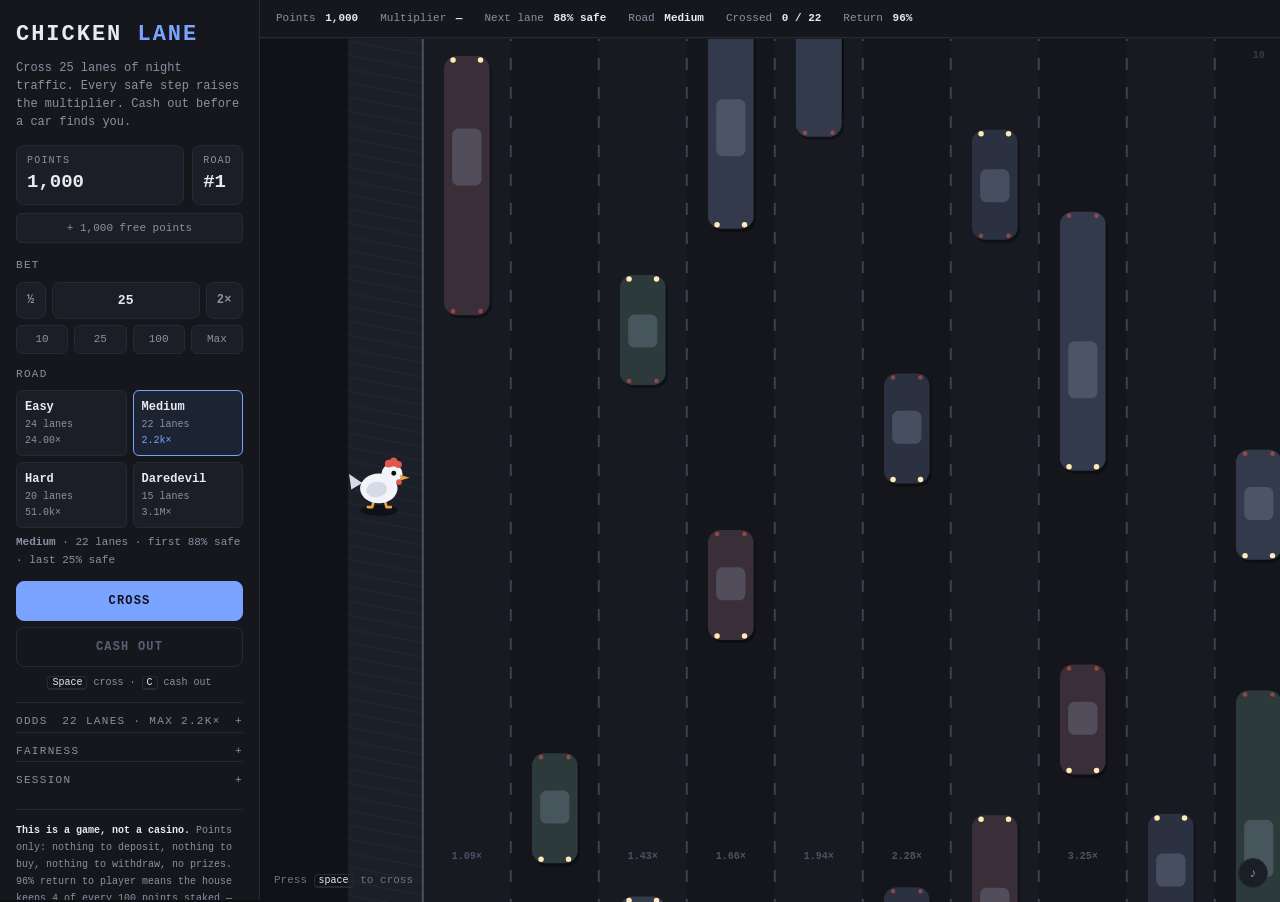
==== chicken lane/index.html @ 8880e197 "Add chicken lane: a free, points-only road-crossing multiplier game Reconstructs Rainbet's Chicken C" ====
<!doctype html>
<html lang="en">
<head>
  <meta charset="utf-8" />
  <meta name="viewport" content="width=device-width, initial-scale=1" />
  <title>Chicken Lane — a free crossing game (points only)</title>
  <meta name="description" content="Chicken Lane is a free, points-only browser game: cross 25 lanes of night traffic, watch the multiplier climb, and cash out before a car finds you. 96% return to player, published and explained." />
  <link rel="stylesheet" href="style.css" />
</head>
<body>
  <aside class="panel">
    <h1 class="brand">CHICKEN <span>LANE</span></h1>
    <p class="muted intro">Cross 25 lanes of night traffic. Every safe step raises the multiplier. Cash out before a car finds you.</p>

    <div class="readout">
      <div class="box">
        <span>Points</span>
        <b id="points">1,000</b>
      </div>
      <div class="box">
        <span>Road</span>
        <b id="road-no">#1</b>
      </div>
    </div>
    <button id="topup" class="chip chip-wide">+ 1,000 free points</button>

    <section class="group">
      <h2 class="small">Bet <em id="bet-note" class="asidelabel"></em></h2>
      <div class="bet-row">
        <button id="bet-half" class="btn btn-step" aria-label="Halve the bet">½</button>
        <input id="bet" type="number" min="1" step="1" value="25" inputmode="numeric" aria-label="Bet in points" />
        <button id="bet-double" class="btn btn-step" aria-label="Double the bet">2×</button>
      </div>
      <div class="chips">
        <button class="chip" data-bet="10">10</button>
        <button class="chip" data-bet="25">25</button>
        <button class="chip" data-bet="100">100</button>
        <button class="chip" data-bet="max">Max</button>
      </div>
    </section>

    <section class="group">
      <h2 class="small">Road</h2>
      <div class="roads" id="roads" role="radiogroup" aria-label="How many hazards hide in the 25 lanes"></div>
      <p class="muted hint" id="road-note"></p>
    </section>

    <section class="group actions">
      <button id="cross" class="btn btn-primary">Cross</button>
      <button id="cash" class="btn btn-cash" disabled>Cash out</button>
      <p class="muted keys"><kbd>Space</kbd> cross · <kbd>C</kbd> cash out</p>
    </section>

    <details class="fold" id="odds-fold">
      <summary>Odds <span class="muted" id="odds-summary"></span></summary>
      <div class="tablewrap">
        <table class="odds">
          <thead>
            <tr><th>Lane</th><th>Pays</th><th>Reach it</th><th>Survive it</th></tr>
          </thead>
          <tbody id="odds-body"></tbody>
        </table>
      </div>
      <p class="muted tiny">Every row returns 96.00 points per 100 staked. That is not a target you can aim for — it is the same number at every lane, which is why stopping earlier changes how much you can lose per round, never how much you lose on average.</p>
    </details>

    <details class="fold" id="fair-fold">
      <summary>Fairness</summary>
      <p class="muted tiny">The whole road — all 25 lanes — is fixed from these three values before your first step. Nothing you do moves a car.</p>
      <dl class="facts">
        <dt>Server seed</dt><dd id="fact-seed" title="">—</dd>
        <dt>Server hash</dt><dd id="fact-hash">—</dd>
        <dt>Client seed</dt><dd><input id="client-seed" type="text" spellcheck="false" aria-label="Client seed" /></dd>
        <dt>Round nonce</dt><dd id="fact-nonce">0</dd>
        <dt>Last road</dt><dd id="fact-road">no round yet</dd>
      </dl>
    </details>

    <details class="fold" id="session-fold">
      <summary>Session</summary>
      <dl class="facts">
        <dt>Rounds</dt><dd id="stat-rounds">0</dd>
        <dt>Busts</dt><dd id="stat-busts">0</dd>
        <dt>Cashed</dt><dd id="stat-cashes">0</dd>
        <dt>Staked</dt><dd id="stat-staked">0</dd>
        <dt>Returned</dt><dd id="stat-returned">0</dd>
        <dt>Net</dt><dd id="stat-net">0</dd>
        <dt>Best</dt><dd id="stat-best">—</dd>
      </dl>
    </details>

    <p class="muted legal">
      <b>This is a game, not a casino.</b> Points only: nothing to deposit, nothing to buy, nothing to withdraw, no prizes.
      96% return to player means the house keeps 4 of every 100 points staked — the game shows you the whole table rather than hiding it.
      18+ · not affiliated with Rainbet, Stake, InOut Games or any operator.
    </p>
  </aside>

  <main class="stage">
    <div class="statusbar">
      <span>Points <b id="sb-points">1,000</b></span>
      <span>Multiplier <b id="sb-mult">—</b></span>
      <span>Next lane <b id="sb-next">—</b></span>
      <span>Road <b id="sb-road">Medium</b></span>
      <span>Crossed <b id="sb-crossed">0 / 22</b></span>
      <span>Return <b>96%</b></span>
    </div>

    <div class="canvas-wrap" id="canvas-wrap">
      <canvas id="road" role="img" aria-label="A dark road at night seen from above: a chicken stands at the near kerb, cars sweep past in 25 lanes, and the far kerb waits at the end."></canvas>
      <p class="canvas-hint" id="canvas-hint">Press <kbd>space</kbd> to cross</p>

      <div class="result" id="result" hidden>
        <div class="card">
          <p class="kicker" id="result-kicker">Cashed out</p>
          <p class="big" id="result-mult">1.00×</p>
          <p class="line" id="result-line">+0 points</p>
          <p class="muted tiny" id="result-note"></p>
          <div class="buttons">
            <button id="again" class="btn btn-primary">Cross again</button>
            <button id="dismiss" class="btn">Close</button>
          </div>
        </div>
      </div>
    </div>
  </main>

  <button id="mute" class="mute" aria-pressed="false" aria-label="Sound on">♪</button>

  <script src="core.js"></script>
  <script src="app.js"></script>
</body>
</html>
---- chicken lane/style.css ----
/* style.css — Chicken Lane.
 *
 * THE WORLD: the house instrument panel, driven at night. A dark console rail on
 * the left counts points and odds in mono; the playfield on the right is the
 * exhibit, and it is the one thing allowed a palette of its own, because a white
 * bird on grey asphalt has to read as a bird at forty pixels.
 *
 * So: chrome = the shared tokens, exactly one accent, hairlines, no shadows.
 * Playfield and mascot = their own small palette (asphalt, sodium amber, a red
 * comb). `--hazard` is a signal, not a second accent: it appears only where the
 * game is telling you something is dangerous or lost, never as decoration.
 */

:root {
  --bg: #0e0f13;
  --panel: #15171d;
  --panel-2: #1b1e26;
  --line: #262a34;
  --text: #e8eaf0;
  --muted: #8b91a3;
  --accent: #7aa2ff;
  --radius: 8px;
  --font: "SF Mono", "Cascadia Code", Consolas, "JetBrains Mono", Menlo, monospace;

  /* signals, not accents */
  --hazard: #e0574d;

  /* playfield only */
  --well: #0b0c10;
  --asphalt: #14161c;
  --asphalt-2: #171a21;
  --lane-line: #3b4150;
  --kerb: #1f232c;
  --car-a: #2b3140;
  --car-b: #333a4b;
  --car-c: #3a2f38;
  --lamp: #ffe9b8;
  --bird: #f2f4f9;
  --bird-shade: #d5dae6;
  --comb: #e0574d;
  --beak: #e8a24a;
}

* { box-sizing: border-box; }

/* Author `display` rules beat the UA stylesheet's `[hidden]`, so this guard is
   the only thing that makes `element.hidden = true` actually hide the result
   card. Never assert on `.hidden` in a check; assert on computed display. */
[hidden] { display: none !important; }

html, body { margin: 0; height: 100%; }

body {
  display: grid;
  grid-template-columns: 260px minmax(0, 1fr);
  background: var(--bg);
  color: var(--text);
  font: 13px/1.5 var(--font);
  overflow: hidden;
}

button, input { font: inherit; color: inherit; }

:focus-visible {
  outline: 2px solid var(--accent);
  outline-offset: 2px;
}

/* ---------------------------------------------------------------- panel */

.panel {
  background: var(--panel);
  border-right: 1px solid var(--line);
  padding: 18px 16px 22px;
  overflow-y: auto;
  scrollbar-width: thin;
}

.brand {
  margin: 0 0 8px;
  font-size: 22px;
  letter-spacing: 0.09em;
  font-weight: 700;
  color: var(--text);
}

.brand span { color: var(--accent); }

.intro { margin: 0 0 14px; font-size: 12px; }

.muted { color: var(--muted); }
.tiny { font-size: 11px; line-height: 1.7; }
.hint { margin: 6px 0 0; font-size: 11px; line-height: 1.6; }

.small {
  margin: 0 0 8px;
  font-size: 11px;
  font-weight: 400;
  text-transform: uppercase;
  letter-spacing: 0.12em;
  color: var(--muted);
  display: flex;
  justify-content: space-between;
  gap: 8px;
}

.asidelabel {
  font-style: normal;
  text-transform: none;
  letter-spacing: 0;
  font-size: 10px;
  color: var(--hazard);
}

.group { margin-bottom: 12px; }

/* ------------------------------------------------------------- readouts */

.readout {
  display: grid;
  grid-template-columns: 1fr auto;
  gap: 8px;
  margin-bottom: 8px;
}

.box {
  background: var(--panel-2);
  border: 1px solid var(--line);
  border-radius: var(--radius);
  padding: 7px 10px;
  min-width: 0;
}

.box span {
  display: block;
  font-size: 10px;
  text-transform: uppercase;
  letter-spacing: 0.12em;
  color: var(--muted);
}

.box b {
  font-size: 19px;
  font-weight: 700;
  font-variant-numeric: tabular-nums;
  white-space: nowrap;
  overflow: hidden;
  text-overflow: ellipsis;
  display: block;
}

/* ---------------------------------------------------------------- bets */

.bet-row {
  display: grid;
  grid-template-columns: auto 1fr auto;
  gap: 6px;
  align-items: stretch;
}

#bet {
  background: var(--panel-2);
  border: 1px solid var(--line);
  border-radius: var(--radius);
  padding: 8px 10px;
  text-align: center;
  font-variant-numeric: tabular-nums;
  font-weight: 600;
  min-width: 0;
  appearance: textfield;
  -moz-appearance: textfield;
}

#bet::-webkit-outer-spin-button,
#bet::-webkit-inner-spin-button { -webkit-appearance: none; margin: 0; }

#bet:hover { border-color: #333949; }

.chips {
  display: grid;
  grid-template-columns: repeat(4, 1fr);
  gap: 6px;
  margin-top: 6px;
}

.chip {
  background: var(--panel-2);
  border: 1px solid var(--line);
  border-radius: 6px;
  padding: 5px 4px;
  font-size: 11px;
  color: var(--muted);
  cursor: pointer;
  transition: color 120ms ease, border-color 120ms ease, background 120ms ease;
}

.chip:hover { color: var(--text); border-color: #3a4152; }
.chip:active { background: #202430; }

.chip-wide {
  width: 100%;
  margin-bottom: 14px;
  padding: 6px;
  font-size: 11px;
}

.chip-wide:hover { color: var(--accent); border-color: #35405a; }

/* --------------------------------------------------------------- roads */

.roads {
  display: grid;
  grid-template-columns: 1fr 1fr;
  gap: 6px;
}

.road {
  display: flex;
  flex-direction: column;
  align-items: flex-start;
  gap: 1px;
  background: var(--panel-2);
  border: 1px solid var(--line);
  border-radius: 6px;
  padding: 7px 8px;
  cursor: pointer;
  text-align: left;
  transition: border-color 140ms ease, background 140ms ease;
}

.road:hover { border-color: #3a4152; }

.road[aria-checked="true"] {
  border-color: var(--accent);
  background: #1c2333;
}

.road-name { font-size: 12px; font-weight: 600; }
.road-sub { font-size: 10px; color: var(--muted); }
.road-max {
  font-size: 10px;
  color: var(--muted);
  font-variant-numeric: tabular-nums;
}

.road[aria-checked="true"] .road-max { color: var(--accent); }

/* ------------------------------------------------------------- actions */

.actions .btn { width: 100%; }

.btn {
  background: var(--panel-2);
  border: 1px solid var(--line);
  border-radius: var(--radius);
  padding: 10px 12px;
  font-size: 13px;
  font-weight: 600;
  letter-spacing: 0.04em;
  cursor: pointer;
  transition: background 140ms ease, border-color 140ms ease, color 140ms ease;
}

.btn:hover { background: #202430; border-color: #3a4152; }
.btn:active { background: #191d26; }

.btn:disabled {
  cursor: not-allowed;
  color: #5a6072;
  border-color: var(--line);
  background: transparent;
}

.btn-step { padding: 8px 10px; font-size: 12px; color: var(--muted); }
.btn-step:hover { color: var(--text); }

.btn-primary {
  background: var(--accent);
  border-color: var(--accent);
  color: #10131a;
  margin-bottom: 6px;
  text-transform: uppercase;
  font-size: 12px;
  letter-spacing: 0.1em;
}

.btn-primary:hover { background: #8db0ff; border-color: #8db0ff; }
.btn-primary:active { background: #6b93f2; border-color: #6b93f2; }
.btn-primary:disabled {
  background: transparent;
  border-color: var(--line);
  color: #5a6072;
}

.btn-cash {
  text-transform: uppercase;
  font-size: 12px;
  letter-spacing: 0.1em;
  color: var(--muted);
  font-variant-numeric: tabular-nums;
}

.btn-cash[data-live="1"] {
  color: var(--text);
  border-color: #4a5570;
  background: #1d2331;
}

.btn-cash[data-live="1"]:hover { border-color: var(--accent); }

.keys { margin: 8px 0 0; font-size: 10px; text-align: center; }

kbd {
  font: inherit;
  font-size: 10px;
  border: 1px solid var(--line);
  border-bottom-width: 2px;
  border-radius: 4px;
  padding: 0 4px;
  color: var(--text);
}

/* -------------------------------------------------------------- details */

.fold {
  border-top: 1px solid var(--line);
  padding: 10px 0 2px;
}

.fold summary {
  cursor: pointer;
  font-size: 11px;
  text-transform: uppercase;
  letter-spacing: 0.12em;
  color: var(--muted);
  list-style: none;
  display: flex;
  justify-content: space-between;
  gap: 8px;
}

.fold summary::-webkit-details-marker { display: none; }
.fold summary:hover { color: var(--text); }
.fold[open] summary { color: var(--text); }
.fold[open] summary::after { content: "–"; color: var(--muted); }
.fold:not([open]) summary::after { content: "+"; color: var(--muted); }

.tablewrap {
  max-height: 232px;
  overflow-y: auto;
  margin-top: 8px;
  border: 1px solid var(--line);
  border-radius: 6px;
}

.odds {
  width: 100%;
  border-collapse: collapse;
  font-size: 11px;
  font-variant-numeric: tabular-nums;
}

.odds th {
  position: sticky;
  top: 0;
  background: var(--panel-2);
  text-align: right;
  font-weight: 400;
  font-size: 10px;
  text-transform: uppercase;
  letter-spacing: 0.08em;
  color: var(--muted);
  padding: 5px 7px;
  border-bottom: 1px solid var(--line);
}

.odds th:first-child, .odds td:first-child { text-align: left; }

.odds td {
  text-align: right;
  padding: 4px 7px;
  color: var(--text);
  border-bottom: 1px solid #1d212a;
}

.odds tr:last-child td { border-bottom: 0; }
.odds tr.now td { background: #1c2333; color: var(--accent); }
.odds td.dim { color: var(--muted); }

.facts {
  display: grid;
  grid-template-columns: auto 1fr;
  gap: 4px 10px;
  margin: 10px 0 4px;
  font-size: 11px;
}

.facts dt { color: var(--muted); }
.facts dd {
  margin: 0;
  overflow: hidden;
  text-overflow: ellipsis;
  white-space: nowrap;
  font-variant-numeric: tabular-nums;
}

#client-seed {
  width: 100%;
  background: var(--panel-2);
  border: 1px solid var(--line);
  border-radius: 4px;
  padding: 2px 6px;
  font-size: 11px;
  min-width: 0;
}

.legal {
  margin: 18px 0 0;
  padding-top: 12px;
  border-top: 1px solid var(--line);
  font-size: 10px;
  line-height: 1.7;
}

.legal b { color: var(--text); font-weight: 600; }

/* ---------------------------------------------------------------- stage */

.stage {
  display: grid;
  grid-template-rows: auto minmax(0, 1fr);
  min-width: 0;
  min-height: 0;
}

.statusbar {
  display: flex;
  flex-wrap: wrap;
  gap: 4px 22px;
  padding: 10px 16px;
  border-bottom: 1px solid var(--line);
  background: var(--panel);
  font-size: 11px;
  color: var(--muted);
}

.statusbar b {
  color: var(--text);
  font-weight: 600;
  font-variant-numeric: tabular-nums;
  margin-left: 3px;
}

.canvas-wrap {
  position: relative;
  min-width: 0;
  min-height: 0;
  background: var(--well);
  border-top: 1px solid #191c23;
}

#road {
  display: block;
  width: 100%;
  height: 100%;
}

.canvas-hint {
  position: absolute;
  left: 14px;
  bottom: 12px;
  margin: 0;
  font-size: 11px;
  color: #6d748a;
  pointer-events: none;
  transition: opacity 240ms ease;
}

.canvas-hint.gone { opacity: 0; }

/* --------------------------------------------------------------- result */

.result {
  position: absolute;
  inset: 0;
  display: grid;
  place-items: center;
  padding: 16px;
  background: rgba(9, 10, 14, 0.72);
  animation: rise 180ms ease-out;
}

.card {
  background: var(--panel);
  border: 1px solid var(--line);
  border-radius: var(--radius);
  padding: 20px 22px;
  min-width: 232px;
  max-width: 320px;
  text-align: center;
}

.card .kicker {
  margin: 0;
  font-size: 10px;
  text-transform: uppercase;
  letter-spacing: 0.18em;
  color: var(--muted);
}

.card.lost .kicker { color: var(--hazard); }
.card.won .kicker { color: var(--accent); }

.card .big {
  margin: 6px 0 2px;
  font-size: 32px;
  font-weight: 700;
  letter-spacing: -0.01em;
  font-variant-numeric: tabular-nums;
}

.card .line {
  margin: 0 0 4px;
  font-size: 13px;
  color: var(--text);
  font-variant-numeric: tabular-nums;
}

.card .buttons {
  display: grid;
  grid-template-columns: 1fr auto;
  gap: 6px;
  margin-top: 16px;
}

.card .buttons .btn { margin-bottom: 0; }

@keyframes rise {
  from { opacity: 0; transform: translateY(6px); }
  to { opacity: 1; transform: none; }
}

/* ---------------------------------------------------------------- sound */

.mute {
  position: fixed;
  right: 12px;
  bottom: 12px;
  width: 30px;
  height: 30px;
  border-radius: 50%;
  background: var(--panel-2);
  border: 1px solid var(--line);
  color: var(--muted);
  font-size: 13px;
  cursor: pointer;
  line-height: 1;
}

.mute:hover { color: var(--text); border-color: #3a4152; }
.mute[aria-pressed="true"] { color: #5a6072; }

/* ---------------------------------------------------------- contraction */

@media (max-width: 720px) {
  body {
    grid-template-columns: minmax(0, 1fr);
    grid-template-rows: auto minmax(0, 1fr);
    overflow: hidden;
  }

  .panel {
    max-height: 45vh;
    border-right: 0;
    border-bottom: 1px solid var(--line);
    padding: 12px 14px 0;
  }

  .brand { font-size: 20px; margin-bottom: 6px; }
  /* The rail is a scrolling top bar on a phone, so the two things the player
     actually presses ride along at the bottom of it instead of sinking below
     two screens of settings. Contraction, not a second layout. */
  .actions {
    position: sticky;
    bottom: 0;
    z-index: 1;
    background: var(--panel);
    margin-bottom: 0;
    padding: 8px 0 10px;
    border-top: 1px solid var(--line);
  }

  .intro { display: none; }
  .keys { display: none; }
  .canvas-hint { display: none; }
  .statusbar { padding: 8px 12px; gap: 2px 14px; }
  .mute { right: 8px; bottom: 8px; }
}

@media (prefers-reduced-motion: reduce) {
  * { animation-duration: 0.01ms !important; transition-duration: 0.01ms !important; }
}
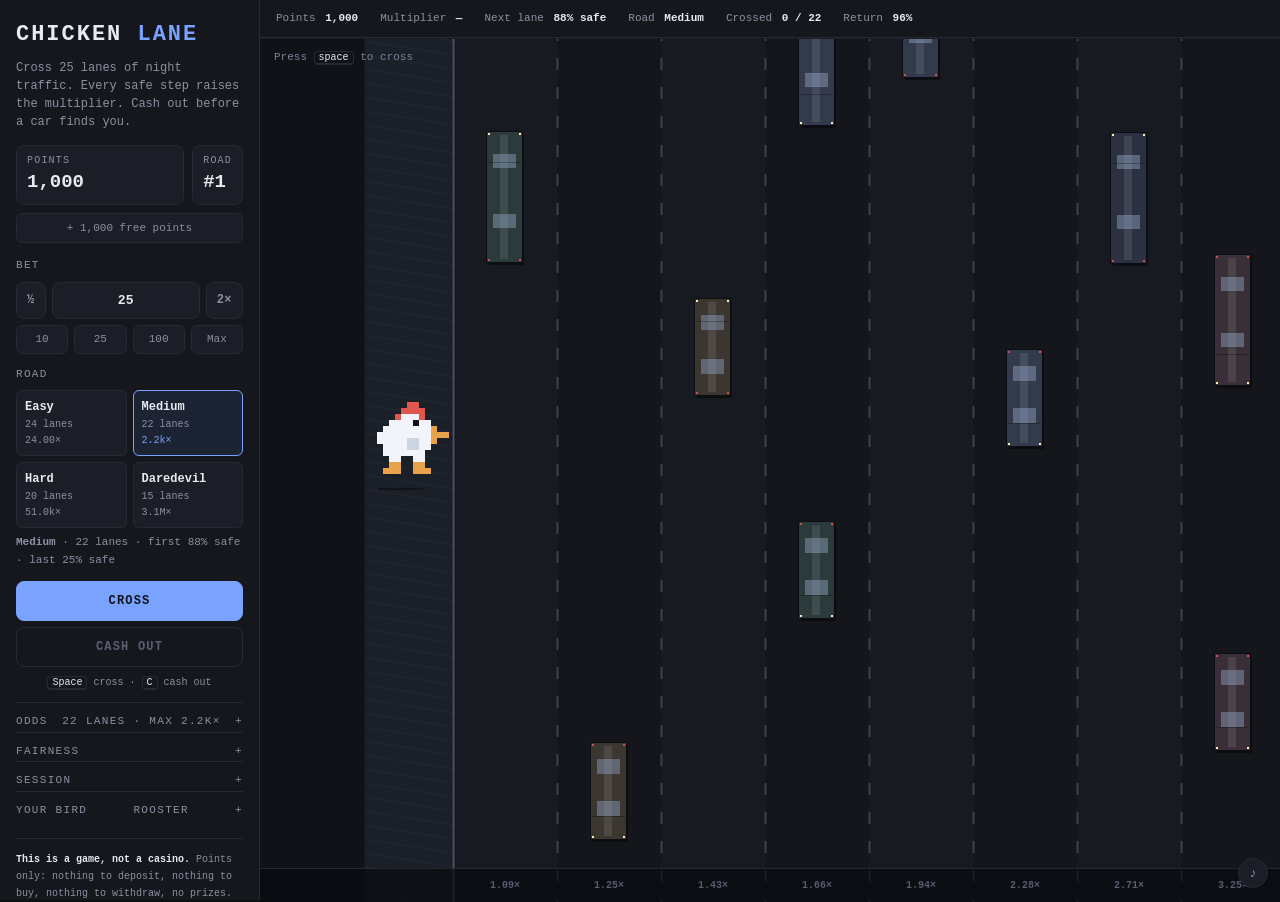
==== commit 0008782a: "Give chicken lane the sprite pack and a game-feel pass The playfield is now pixel art: art.js loads " ====
--- a/chicken lane/index.html
+++ b/chicken lane/index.html
@@ -45,6 +45,7 @@
       <p class="muted hint" id="road-note"></p>
     </section>
 
+
     <section class="group actions">
       <button id="cross" class="btn btn-primary">Cross</button>
       <button id="cash" class="btn btn-cash" disabled>Cash out</button>
@@ -86,7 +87,14 @@
         <dt>Returned</dt><dd id="stat-returned">0</dd>
         <dt>Net</dt><dd id="stat-net">0</dd>
         <dt>Best</dt><dd id="stat-best">—</dd>
+        <dt>Session goal</dt><dd id="stat-goal">0 / 10 rounds</dd>
       </dl>
+    </details>
+
+    <details class="fold" id="bird-fold">
+      <summary>Your bird <span class="muted" id="bird-name">Rooster</span></summary>
+      <div class="birds" id="birds" role="radiogroup" aria-label="Choose your bird"></div>
+      <p class="muted tiny">Cosmetic only — every bird crosses at exactly the same odds.</p>
     </details>
 
     <p class="muted legal">
@@ -115,6 +123,7 @@
           <p class="kicker" id="result-kicker">Cashed out</p>
           <p class="big" id="result-mult">1.00×</p>
           <p class="line" id="result-line">+0 points</p>
+          <p class="next" id="result-next"></p>
           <p class="muted tiny" id="result-note"></p>
           <div class="buttons">
             <button id="again" class="btn btn-primary">Cross again</button>
@@ -128,6 +137,7 @@
   <button id="mute" class="mute" aria-pressed="false" aria-label="Sound on">♪</button>
 
   <script src="core.js"></script>
+  <script src="art.js"></script>
   <script src="app.js"></script>
 </body>
 </html>
--- a/chicken lane/style.css
+++ b/chicken lane/style.css
@@ -301,12 +301,13 @@
 }
 
 .btn-cash[data-live="1"] {
-  color: var(--text);
-  border-color: #4a5570;
+  color: var(--accent);
+  border-color: #3c4a68;
   background: #1d2331;
-}
-
-.btn-cash[data-live="1"]:hover { border-color: var(--accent); }
+  font-weight: 700;
+}
+
+.btn-cash[data-live="1"]:hover { border-color: var(--accent); background: #212a3b; }
 
 .keys { margin: 8px 0 0; font-size: 10px; text-align: center; }
 
@@ -423,6 +424,34 @@
 }
 
 .legal b { color: var(--text); font-weight: 600; }
+
+/* ---------------------------------------------------------------- birds */
+
+.birds {
+  display: grid;
+  grid-template-columns: repeat(4, 1fr);
+  gap: 6px;
+  margin: 10px 0 2px;
+}
+
+.bird {
+  display: grid;
+  place-items: center;
+  padding: 5px 2px 3px;
+  background: var(--panel-2);
+  border: 1px solid var(--line);
+  border-radius: 6px;
+  cursor: pointer;
+  transition: border-color 140ms ease, background 140ms ease;
+}
+
+.bird canvas { image-rendering: pixelated; display: block; }
+.bird:hover { border-color: #3a4152; }
+
+.bird[aria-checked="true"] {
+  border-color: var(--accent);
+  background: #1c2333;
+}
 
 /* ---------------------------------------------------------------- stage */
 
@@ -463,15 +492,16 @@
   display: block;
   width: 100%;
   height: 100%;
+  image-rendering: pixelated;
 }
 
 .canvas-hint {
   position: absolute;
   left: 14px;
-  bottom: 12px;
+  top: 10px;
   margin: 0;
   font-size: 11px;
-  color: #6d748a;
+  color: #7b8298;
   pointer-events: none;
   transition: opacity 240ms ease;
 }
@@ -525,6 +555,15 @@
   color: var(--text);
   font-variant-numeric: tabular-nums;
 }
+
+.card .next {
+  margin: 6px 0 2px;
+  font-size: 11px;
+  color: var(--accent);
+  min-height: 1px;
+}
+
+.card .next:empty { display: none; }
 
 .card .buttons {
   display: grid;
@@ -584,12 +623,18 @@
     position: sticky;
     bottom: 0;
     z-index: 1;
+    display: grid;
+    grid-template-columns: 1fr 1fr;
+    gap: 6px;
+    align-items: stretch;
     background: var(--panel);
     margin-bottom: 0;
     padding: 8px 0 10px;
     border-top: 1px solid var(--line);
   }
 
+  .actions .btn { margin-bottom: 0; }
+
   .intro { display: none; }
   .keys { display: none; }
   .canvas-hint { display: none; }
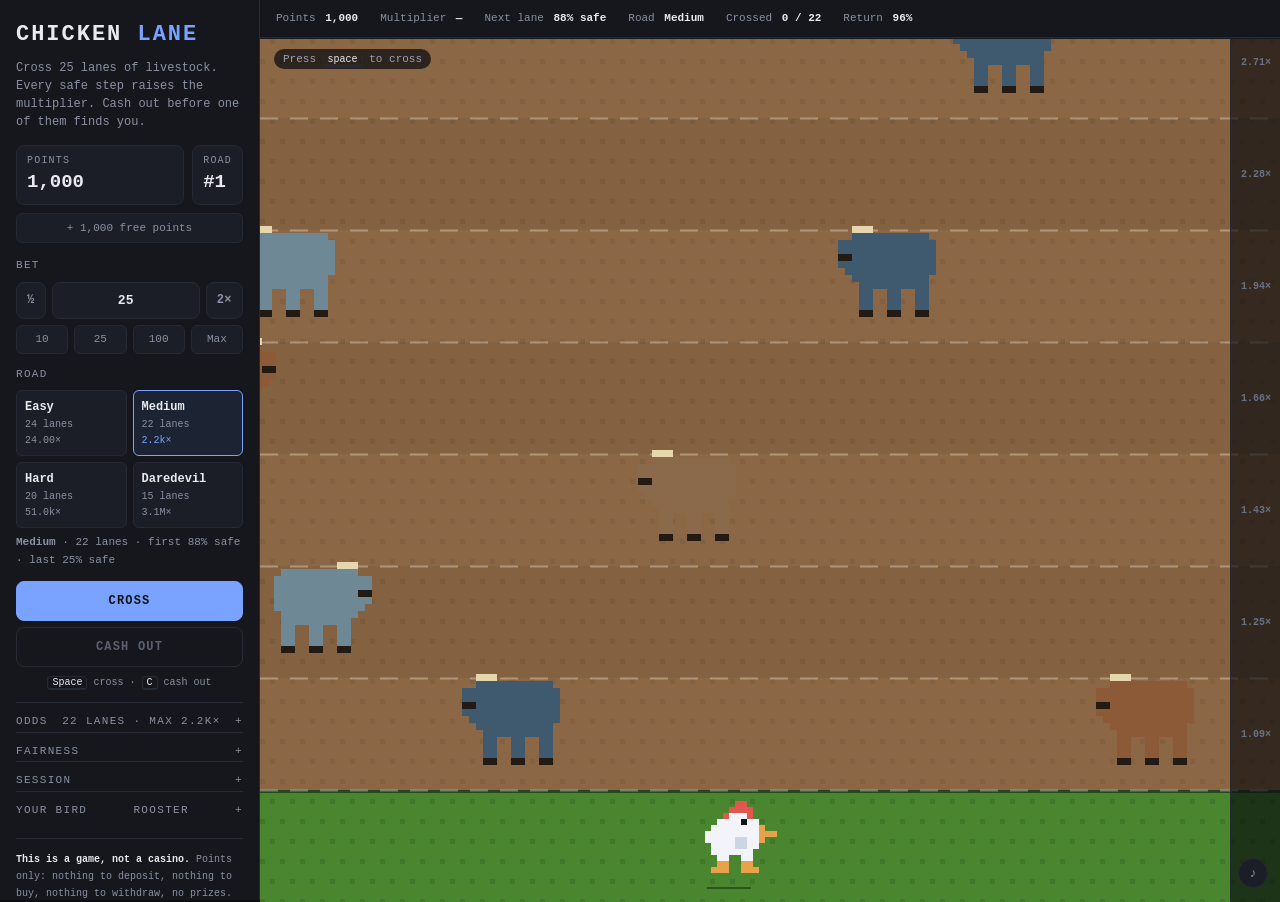
==== commit b205c4d5: "Rebuild chicken lane side-on on the new sprite packs The stage is now side-on so the packs' profile " ====
--- a/chicken lane/index.html
+++ b/chicken lane/index.html
@@ -4,13 +4,13 @@
   <meta charset="utf-8" />
   <meta name="viewport" content="width=device-width, initial-scale=1" />
   <title>Chicken Lane — a free crossing game (points only)</title>
-  <meta name="description" content="Chicken Lane is a free, points-only browser game: cross 25 lanes of night traffic, watch the multiplier climb, and cash out before a car finds you. 96% return to player, published and explained." />
+  <meta name="description" content="Chicken Lane is a free, points-only browser game: cross 25 lanes of a farm track at night, watch the multiplier climb, and cash out before a herd finds you. 96% return to player, published and explained." />
   <link rel="stylesheet" href="style.css" />
 </head>
 <body>
   <aside class="panel">
     <h1 class="brand">CHICKEN <span>LANE</span></h1>
-    <p class="muted intro">Cross 25 lanes of night traffic. Every safe step raises the multiplier. Cash out before a car finds you.</p>
+    <p class="muted intro">Cross 25 lanes of livestock. Every safe step raises the multiplier. Cash out before one of them finds you.</p>
 
     <div class="readout">
       <div class="box">
@@ -115,7 +115,7 @@
     </div>
 
     <div class="canvas-wrap" id="canvas-wrap">
-      <canvas id="road" role="img" aria-label="A dark road at night seen from above: a chicken stands at the near kerb, cars sweep past in 25 lanes, and the far kerb waits at the end."></canvas>
+      <canvas id="road" role="img" aria-label="A farm track at night seen from the side: a chicken stands on the near verge, herds wander 25 lanes, and the far verge waits at the top."></canvas>
       <p class="canvas-hint" id="canvas-hint">Press <kbd>space</kbd> to cross</p>
 
       <div class="result" id="result" hidden>
--- a/chicken lane/style.css
+++ b/chicken lane/style.css
@@ -3,12 +3,13 @@
  * THE WORLD: the house instrument panel, driven at night. A dark console rail on
  * the left counts points and odds in mono; the playfield on the right is the
  * exhibit, and it is the one thing allowed a palette of its own, because a white
- * bird on grey asphalt has to read as a bird at forty pixels.
+ * bird on a dirt track has to read as a bird at forty pixels.
  *
  * So: chrome = the shared tokens, exactly one accent, hairlines, no shadows.
- * Playfield and mascot = their own small palette (asphalt, sodium amber, a red
- * comb). `--hazard` is a signal, not a second accent: it appears only where the
- * game is telling you something is dangerous or lost, never as decoration.
+ * Playfield and mascot = their own small palette (packed earth, grass, sodium
+ * amber, a red comb). `--hazard` is a signal, not a second accent: it appears
+ * only where the game is telling you something is dangerous or lost, never as
+ * decoration.
  */
 
 :root {
@@ -25,15 +26,11 @@
   /* signals, not accents */
   --hazard: #e0574d;
 
-  /* playfield only */
+  /* playfield only: a dirt track between two grass verges */
   --well: #0b0c10;
-  --asphalt: #14161c;
-  --asphalt-2: #171a21;
-  --lane-line: #3b4150;
-  --kerb: #1f232c;
-  --car-a: #2b3140;
-  --car-b: #333a4b;
-  --car-c: #3a2f38;
+  --track: #6b4f34;
+  --verge: #20351a;
+  --track-line: rgba(250, 246, 232, 0.34);
   --lamp: #ffe9b8;
   --bird: #f2f4f9;
   --bird-shade: #d5dae6;
@@ -500,8 +497,12 @@
   left: 14px;
   top: 10px;
   margin: 0;
-  font-size: 11px;
-  color: #7b8298;
+  /* A pill, because the hint sits over the track and the herds wander under it. */
+  padding: 2px 9px;
+  border-radius: 999px;
+  background: rgba(9, 10, 14, 0.72);
+  font-size: 11px;
+  color: #9aa2b8;
   pointer-events: none;
   transition: opacity 240ms ease;
 }
